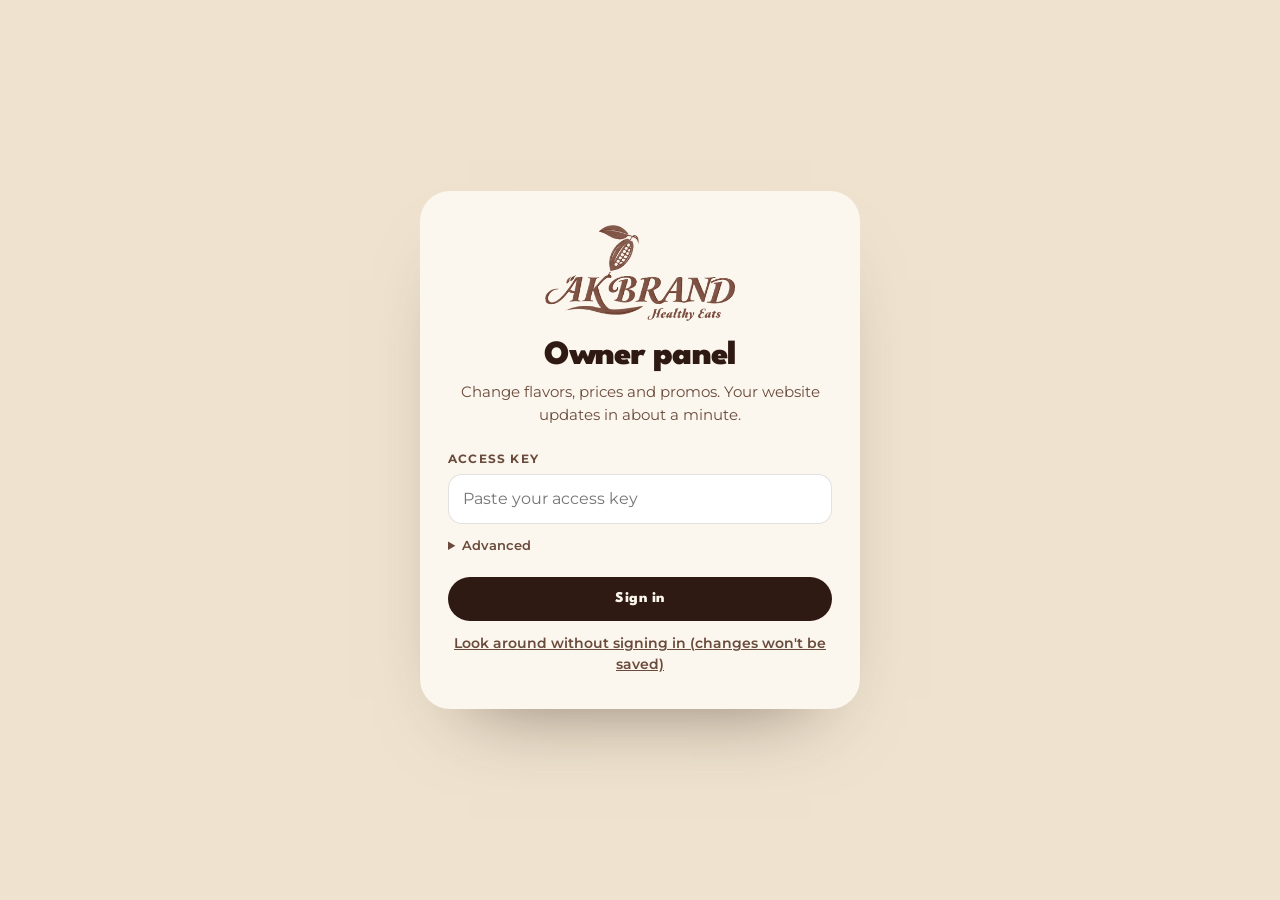
==== admin.html @ 42c9bf20 "Add owner panel (admin.html): flavors, sold out, prices, delivery fee, promo codes, banner, open/clo" ====
<!doctype html>
<html lang="en">
<head>
<meta charset="utf-8">
<meta name="viewport" content="width=device-width,initial-scale=1,viewport-fit=cover">
<title>AK Bowl · Owner panel</title>
<meta name="robots" content="noindex, nofollow">
<meta name="theme-color" content="#2E1A12">
<link rel="icon" href="assets/pod.png">
<style>
@font-face{font-family:"League Spartan";font-weight:800;font-style:normal;font-display:swap;src:url(assets/fonts/league-spartan-latin-800-normal.woff2) format("woff2")}
@font-face{font-family:"League Spartan";font-weight:900;font-style:normal;font-display:swap;src:url(assets/fonts/league-spartan-latin-900-normal.woff2) format("woff2")}
@font-face{font-family:"Montserrat";font-weight:400;font-style:normal;font-display:swap;src:url(assets/fonts/montserrat-latin-400-normal.woff2) format("woff2")}
@font-face{font-family:"Montserrat";font-weight:600;font-style:normal;font-display:swap;src:url(assets/fonts/montserrat-latin-600-normal.woff2) format("woff2")}
@font-face{font-family:"Montserrat";font-weight:700;font-style:normal;font-display:swap;src:url(assets/fonts/montserrat-latin-700-normal.woff2) format("woff2")}
:root{--sand:#EFE3CF;--sand2:#E5D4B8;--paper:#FBF6EE;--cocoa:#2E1A12;--cocoa2:#6A4B3B;--line:rgba(46,26,18,.13);--ok:#2E7D32;--bad:#A8261F;--acc:#D9302C;
  --spartan:"League Spartan","Montserrat",system-ui,sans-serif;--sans:"Montserrat",system-ui,sans-serif}
*{box-sizing:border-box;margin:0;padding:0}
body{background:var(--sand);color:var(--cocoa);font-family:var(--sans);font-size:15px;line-height:1.5;-webkit-font-smoothing:antialiased;min-height:100vh}
button,input,select,textarea{font:inherit;color:inherit}
button{cursor:pointer;background:none;border:0}
a{color:inherit}
:focus-visible{outline:2.5px solid var(--acc);outline-offset:2px;border-radius:8px}
[hidden]{display:none!important}
h1,h2,h3{font-family:var(--spartan);font-weight:900;letter-spacing:-.02em;line-height:1}

/* login */
.login{min-height:100vh;display:grid;place-items:center;padding:24px}
.login .box{width:min(440px,100%);background:var(--paper);border-radius:30px;padding:34px 28px;box-shadow:0 40px 80px -50px rgba(46,26,18,.6)}
.login img{width:190px;margin:0 auto 18px;display:block}
.login h1{font-size:34px;text-align:center}
.login p.s{text-align:center;color:var(--cocoa2);margin:8px 0 24px}
.login details{margin-top:12px;font-size:13px;color:var(--cocoa2)}
.login summary{cursor:pointer;font-weight:600}
.login .alt{display:block;width:100%;margin-top:12px;text-align:center;font-weight:600;font-size:14px;color:var(--cocoa2);text-decoration:underline}
.err{color:var(--bad);font-size:13px;font-weight:600;min-height:1px;margin-top:6px}

/* shell */
.top{position:sticky;top:0;z-index:20;display:flex;align-items:center;gap:12px;padding:12px clamp(14px,3vw,28px);background:rgba(239,227,207,.9);-webkit-backdrop-filter:blur(12px);backdrop-filter:blur(12px);border-bottom:1px solid var(--line)}
.top img{height:34px}
.top .who{font-size:12px;color:var(--cocoa2);font-weight:600;line-height:1.2}
.top .who b{display:block;color:var(--cocoa);font-family:var(--spartan);font-size:16px;font-weight:900}
.top .sp{flex:1}
.status{font-size:12.5px;font-weight:700;padding:7px 12px;border-radius:999px;background:var(--paper);white-space:nowrap}
.status.dirty{background:#FFE7B8;color:#7A4B00}
.btn{display:inline-flex;align-items:center;justify-content:center;gap:8px;height:44px;padding:0 18px;border-radius:999px;background:var(--cocoa);color:var(--paper);font-family:var(--spartan);font-weight:800;font-size:15px;letter-spacing:.03em;white-space:nowrap;transition:transform .2s,opacity .2s}
.btn:hover{transform:translateY(-1px)}
.btn[disabled]{opacity:.45;pointer-events:none}
.btn.ghost{background:transparent;color:var(--cocoa);box-shadow:inset 0 0 0 1.5px var(--cocoa)}
.btn.red{background:var(--bad)}
.btn.sm{height:36px;padding:0 14px;font-size:13px}
.btn svg{width:17px;height:17px}
.layout{display:grid;grid-template-columns:220px minmax(0,1fr);gap:28px;max-width:1180px;margin:0 auto;padding:24px clamp(14px,3vw,28px) 120px}
.nav{position:sticky;top:84px;align-self:start;display:grid;gap:4px}
.nav button{display:flex;align-items:center;gap:12px;height:48px;padding:0 14px;border-radius:14px;font-weight:600;text-align:left;transition:background .2s}
.nav button svg{width:20px;height:20px;flex:none}
.nav button:hover{background:rgba(255,255,255,.4)}
.nav button[aria-current="page"]{background:var(--cocoa);color:var(--paper)}
.nav .n{margin-left:auto;font-size:11px;font-weight:700;background:var(--bad);color:#fff;border-radius:999px;padding:2px 7px}
.page h2{font-size:clamp(30px,4vw,42px);margin-bottom:6px}
.page .lead{color:var(--cocoa2);margin-bottom:22px;max-width:60ch}
.card{background:var(--paper);border-radius:24px;padding:22px;box-shadow:0 1px 0 rgba(255,255,255,.7) inset,0 20px 40px -34px rgba(46,26,18,.5);margin-bottom:16px}
.card h3{font-size:21px;margin-bottom:4px}
.card .hint{font-size:13px;color:var(--cocoa2)}
.grid2{display:grid;grid-template-columns:repeat(2,minmax(0,1fr));gap:16px}
.grid4{display:grid;grid-template-columns:repeat(4,minmax(0,1fr));gap:12px}
.stat{background:var(--paper);border-radius:20px;padding:16px 18px}
.stat b{display:block;font-family:var(--spartan);font-weight:900;font-size:34px;line-height:1}
.stat span{font-size:12px;font-weight:700;letter-spacing:.08em;text-transform:uppercase;color:var(--cocoa2)}
.row{display:flex;align-items:center;gap:14px}
.row .grow{flex:1;min-width:0}
.field{display:grid;gap:6px;margin-top:14px}
.field label{font-size:12px;font-weight:700;letter-spacing:.1em;text-transform:uppercase;color:var(--cocoa2)}
.field input,.field textarea,.field select{width:100%;min-height:48px;padding:12px 14px;border-radius:14px;border:1.5px solid var(--line);background:#fff;font-size:16px}
.field input:focus,.field textarea:focus{outline:0;border-color:var(--cocoa)}
.field .pre{display:flex;align-items:center;border:1.5px solid var(--line);border-radius:14px;background:#fff;overflow:hidden}
.field .pre span{padding:0 12px;font-weight:700;color:var(--cocoa2);background:var(--sand);align-self:stretch;display:grid;place-items:center}
.field .pre input{border:0;border-radius:0}
.fields3{display:grid;grid-template-columns:repeat(3,minmax(0,1fr));gap:12px}
.fields4{display:grid;grid-template-columns:repeat(4,minmax(0,1fr));gap:12px}
/* switch */
.sw{position:relative;width:54px;height:32px;border-radius:16px;background:#CDBBA0;flex:none;transition:background .25s}
.sw::after{content:"";position:absolute;top:3px;left:3px;width:26px;height:26px;border-radius:50%;background:#fff;box-shadow:0 2px 6px rgba(0,0,0,.25);transition:transform .3s cubic-bezier(.34,1.56,.64,1)}
.sw[aria-checked="true"]{background:var(--ok)}
.sw[aria-checked="true"]::after{transform:translateX(22px)}
.sw.red[aria-checked="true"]{background:var(--bad)}
.bigsw{display:flex;align-items:center;gap:18px}
.bigsw .t b{font-family:var(--spartan);font-weight:900;font-size:24px;display:block}
.dot{width:12px;height:12px;border-radius:50%;display:inline-block;margin-right:6px;vertical-align:middle}
.annprev{margin-top:14px;height:36px;border-radius:12px;display:flex;align-items:center;justify-content:center;background:var(--cocoa);color:var(--paper);font-size:13px;font-weight:600;padding:0 12px;white-space:nowrap;overflow:hidden;text-overflow:ellipsis}
.annprev.closed{background:var(--bad)}
.annprev.off{opacity:.35}
/* quick sold-out chips */
.chips{display:flex;flex-wrap:wrap;gap:8px;margin-top:14px}
.chip{display:flex;align-items:center;gap:8px;height:42px;padding:0 14px 0 5px;border-radius:999px;background:#fff;box-shadow:inset 0 0 0 1.5px var(--line);font-weight:600;font-size:14px}
.chip i{width:32px;height:32px;border-radius:50%;background:linear-gradient(to bottom,#F4EAD8 54%,var(--c) 54%)}
.chip[aria-pressed="true"]{background:#FBE4E1;box-shadow:inset 0 0 0 1.5px var(--bad);color:var(--bad);text-decoration:line-through}
/* flavor list */
.fl{display:grid;gap:10px}
.fitem{display:grid;grid-template-columns:auto 64px minmax(0,1fr) auto;align-items:center;gap:14px;background:var(--paper);border-radius:20px;padding:10px 14px 10px 8px}
.fitem.hid{opacity:.55}
.fitem .ord{display:grid;gap:2px}
.fitem .ord button{width:30px;height:24px;border-radius:8px;display:grid;place-items:center;color:var(--cocoa2)}
.fitem .ord button:hover{background:var(--sand)}
.fitem .ord svg{width:14px;height:14px}
.fitem img{width:64px;height:64px;border-radius:50%;object-fit:cover;object-position:50% 40%;box-shadow:0 0 0 3px var(--c)}
.fitem b{font-family:var(--spartan);font-weight:900;font-size:19px;display:block;line-height:1.1}
.fitem small{color:var(--cocoa2);font-size:12.5px}
.tags{display:flex;gap:5px;flex-wrap:wrap;margin-top:4px}
.tg{font-size:10.5px;font-weight:700;letter-spacing:.08em;text-transform:uppercase;padding:3px 8px;border-radius:999px;background:var(--sand)}
.tg.out{background:#FBE4E1;color:var(--bad)}.tg.new{background:var(--cocoa);color:var(--paper)}.tg.hid{background:#ddd}
.fitem .acts{display:flex;align-items:center;gap:8px}
/* promos */
.prow{display:grid;grid-template-columns:minmax(0,1fr) 110px auto auto;gap:10px;align-items:end;padding:12px 0;border-bottom:1px dashed var(--line)}
.prow .field{margin-top:0}
.iconbtn{width:44px;height:44px;border-radius:12px;display:grid;place-items:center;background:#fff;box-shadow:inset 0 0 0 1.5px var(--line)}
.iconbtn svg{width:18px;height:18px}
.iconbtn.del:hover{color:var(--bad);box-shadow:inset 0 0 0 1.5px var(--bad)}
.calc{margin-top:16px;padding:14px 16px;border-radius:16px;background:var(--sand);font-size:14px}
.calc b{font-family:var(--spartan);font-weight:900}
/* editor modal */
.ov{position:fixed;inset:0;z-index:40;background:rgba(46,26,18,.45);-webkit-backdrop-filter:blur(4px);backdrop-filter:blur(4px)}
.modal{position:fixed;z-index:41;left:50%;top:50%;transform:translate(-50%,-50%);width:min(760px,calc(100% - 24px));max-height:calc(100% - 32px);overflow:auto;background:var(--sand);border-radius:28px;padding:24px;overscroll-behavior:contain}
.modal .mh{display:flex;align-items:center;gap:12px;margin-bottom:6px}
.modal .mh h3{font-size:28px;flex:1}
.ed{display:grid;grid-template-columns:200px minmax(0,1fr);gap:22px}
.phbox{position:relative;border-radius:22px;overflow:hidden;aspect-ratio:3/4;background:var(--sand2);display:grid;place-items:center}
.phbox img{position:absolute;inset:0;width:100%;height:100%;object-fit:cover}
.phbox label{position:absolute;left:10px;right:10px;bottom:10px;display:flex;align-items:center;justify-content:center;gap:6px;height:40px;border-radius:999px;background:rgba(46,26,18,.85);color:#fff;font-weight:700;font-size:13px;cursor:pointer}
.phbox input{position:absolute;opacity:0;width:1px;height:1px}
.phbox label svg{width:18px;height:18px;flex:none}
.lidprev{margin-top:14px;width:120px;height:120px;border-radius:50%;margin-inline:auto;background:linear-gradient(to bottom,#F4EAD8 56%,var(--c) 56%);box-shadow:0 14px 24px -12px rgba(0,0,0,.5),inset 0 0 0 2px rgba(255,255,255,.6);display:grid;place-items:center;text-align:center;font-family:var(--spartan);font-weight:900;font-size:13px;line-height:1.1;color:var(--ink);padding:0 14px 30px}
.colors{display:grid;grid-template-columns:repeat(4,minmax(0,1fr));gap:10px}
.colors input[type=color]{width:100%;height:48px;padding:4px;border-radius:14px;border:1.5px solid var(--line);background:#fff}
.togs{display:grid;gap:12px;margin-top:16px}
.tog{display:flex;align-items:center;gap:12px;font-weight:600}
.tog small{display:block;font-weight:400;color:var(--cocoa2);font-size:12.5px}
.mf{display:flex;gap:10px;margin-top:22px;flex-wrap:wrap}
.mf .sp{flex:1}
/* toast + publish overlay */
.toast{position:fixed;left:50%;bottom:24px;z-index:60;transform:translate(-50%,20px);opacity:0;background:var(--cocoa);color:var(--paper);padding:12px 18px;border-radius:999px;font-weight:600;font-size:14px;transition:opacity .3s,transform .35s;pointer-events:none;max-width:calc(100% - 32px);text-align:center}
.toast.on{opacity:1;transform:translate(-50%,0)}
.pub{position:fixed;inset:0;z-index:70;display:grid;place-items:center;background:rgba(46,26,18,.55);padding:20px}
.pub .box{width:min(420px,100%);background:var(--paper);border-radius:28px;padding:30px 26px;text-align:center}
.pub h3{font-size:28px;margin:12px 0 6px}
.pub p{color:var(--cocoa2)}
.spin{width:54px;height:54px;border-radius:50%;border:5px solid var(--sand2);border-top-color:var(--cocoa);margin:0 auto;animation:sp 1s linear infinite}
@keyframes sp{to{transform:rotate(360deg)}}
.steps{list-style:none;text-align:left;margin:16px 0 6px;display:grid;gap:6px;font-size:14px}
.steps li::before{content:"○ ";color:var(--cocoa2)}
.steps li.done::before{content:"✓ ";color:var(--ok);font-weight:800}
.demo-note{background:#FFE7B8;color:#5A3A00;border-radius:16px;padding:12px 16px;font-size:13.5px;margin-bottom:16px}

@media (max-width:860px){
  .layout{grid-template-columns:minmax(0,1fr);gap:12px;padding-top:12px}
  .nav,.page{min-width:0}
  .nav{position:sticky;top:66px;z-index:10;display:flex;overflow-x:auto;gap:6px;padding:6px 0 10px;background:var(--sand);scrollbar-width:none;margin:0 calc(-1 * clamp(14px,3vw,28px));padding-inline:clamp(14px,3vw,28px)}
  .nav::-webkit-scrollbar{display:none}
  .nav button{flex:none;height:42px;white-space:nowrap}
  .grid2{grid-template-columns:minmax(0,1fr)}
  .card,.field,.field input{min-width:0}
  .grid4{grid-template-columns:repeat(2,minmax(0,1fr))}
  .ed{grid-template-columns:1fr}
  .phbox{max-width:220px;margin-inline:auto;width:100%}
  .top .who{display:none}
  .fields4{grid-template-columns:repeat(2,minmax(0,1fr))}
}
@media (max-width:560px){
  .top img{height:28px}
  .status{display:none}
  .btn{padding:0 14px;font-size:14px}
  #previewBtn span{display:none}
  .fitem{grid-template-columns:auto 52px minmax(0,1fr);row-gap:8px}
  .fitem img{width:52px;height:52px}
  .fitem .acts{grid-column:1/-1;justify-content:flex-end}
  .prow{grid-template-columns:minmax(0,1fr) 90px;}
  .fields3{grid-template-columns:1fr 1fr}
  .colors{grid-template-columns:repeat(2,minmax(0,1fr))}
}
</style>
</head>
<body>

<!-- LOGIN -->
<main class="login" id="login">
  <div class="box">
    <img src="assets/logo-brown.png" alt="AK Brand · Healthy Eats">
    <h1>Owner panel</h1>
    <p class="s">Change flavors, prices and promos. Your website updates in about a minute.</p>
    <form id="loginForm" novalidate>
      <div class="field"><label for="key">Access key</label><input id="key" type="password" autocomplete="current-password" placeholder="Paste your access key"></div>
      <details><summary>Advanced</summary>
        <div class="field"><label for="repo">Website repository</label><input id="repo" value="mostafasaadcell-93/ak-bowl" autocomplete="off" spellcheck="false"></div>
        <div class="field"><label for="branch">Branch</label><input id="branch" value="main" autocomplete="off" spellcheck="false"></div>
      </details>
      <p class="err" id="loginErr"></p>
      <button class="btn" type="submit" style="width:100%;margin-top:14px" id="loginBtn">Sign in</button>
    </form>
    <button class="alt" type="button" id="demoBtn">Look around without signing in (changes won't be saved)</button>
  </div>
</main>

<!-- APP -->
<div id="app" hidden>
  <header class="top">
    <img src="assets/logo-brown.png" alt="AK Brand">
    <div class="who"><b>Owner panel</b><span id="whoTxt"></span></div>
    <span class="sp"></span>
    <span class="status" id="status">All published</span>
    <button class="btn ghost" type="button" id="previewBtn" title="Preview your changes on the website"><svg viewBox="0 0 24 24" fill="none" stroke="currentColor" stroke-width="2"><path d="M2 12s3.6-7 10-7 10 7 10 7-3.6 7-10 7S2 12 2 12z"/><circle cx="12" cy="12" r="3"/></svg><span>Preview</span></button>
    <button class="btn" type="button" id="publishBtn" disabled>Publish</button>
  </header>
  <div class="layout">
    <nav class="nav" id="nav" aria-label="Sections">
      <button type="button" data-p="home" aria-current="page"><svg viewBox="0 0 24 24" fill="none" stroke="currentColor" stroke-width="2" stroke-linejoin="round"><path d="M3 11l9-7 9 7v9a1 1 0 0 1-1 1h-5v-6H9v6H4a1 1 0 0 1-1-1z"/></svg>Today</button>
      <button type="button" data-p="flavors"><svg viewBox="0 0 24 24" fill="none" stroke="currentColor" stroke-width="2"><ellipse cx="12" cy="8" rx="8" ry="3"/><path d="M4 8l1.5 10a2 2 0 0 0 2 1.7h9a2 2 0 0 0 2-1.7L20 8"/></svg>Flavors</button>
      <button type="button" data-p="prices"><svg viewBox="0 0 24 24" fill="none" stroke="currentColor" stroke-width="2" stroke-linecap="round"><path d="M12 2v20M17 6.5C16 5 14.2 4.5 12 4.5c-2.8 0-4.5 1.4-4.5 3.4 0 4.6 9.5 2.6 9.5 7.6 0 2-1.9 3.5-5 3.5-2.4 0-4.2-.7-5.2-2.3"/></svg>Prices &amp; delivery</button>
      <button type="button" data-p="promos"><svg viewBox="0 0 24 24" fill="none" stroke="currentColor" stroke-width="2" stroke-linejoin="round"><path d="M3 12V4a1 1 0 0 1 1-1h8l9 9-9 9z"/><circle cx="8" cy="8" r="1.5"/></svg>Promo codes</button>
      <button type="button" data-p="store"><svg viewBox="0 0 24 24" fill="none" stroke="currentColor" stroke-width="2" stroke-linejoin="round"><circle cx="12" cy="12" r="3"/><path d="M19.4 15a1.7 1.7 0 0 0 .3 1.8l.1.1a2 2 0 1 1-2.8 2.8l-.1-.1a1.7 1.7 0 0 0-1.8-.3 1.7 1.7 0 0 0-1 1.5V21a2 2 0 1 1-4 0v-.1a1.7 1.7 0 0 0-1.1-1.5 1.7 1.7 0 0 0-1.8.3l-.1.1a2 2 0 1 1-2.8-2.8l.1-.1a1.7 1.7 0 0 0 .3-1.8 1.7 1.7 0 0 0-1.5-1H3a2 2 0 1 1 0-4h.1a1.7 1.7 0 0 0 1.5-1.1 1.7 1.7 0 0 0-.3-1.8l-.1-.1a2 2 0 1 1 2.8-2.8l.1.1a1.7 1.7 0 0 0 1.8.3H9a1.7 1.7 0 0 0 1-1.5V3a2 2 0 1 1 4 0v.1a1.7 1.7 0 0 0 1 1.5 1.7 1.7 0 0 0 1.8-.3l.1-.1a2 2 0 1 1 2.8 2.8l-.1.1a1.7 1.7 0 0 0-.3 1.8V9a1.7 1.7 0 0 0 1.5 1H21a2 2 0 1 1 0 4h-.1a1.7 1.7 0 0 0-1.5 1z"/></svg>Store &amp; contact</button>
    </nav>
    <main id="page" class="page"></main>
  </div>
</div>

<div class="ov" id="ov" hidden></div>
<section class="modal" id="modal" role="dialog" aria-modal="true" aria-labelledby="edTitle" hidden></section>
<div class="pub" id="pub" hidden><div class="box" id="pubBox"></div></div>
<div class="toast" id="toast" role="status"></div>

<script src="data.js"></script>
<script src="admin.js"></script>
</body>
</html>
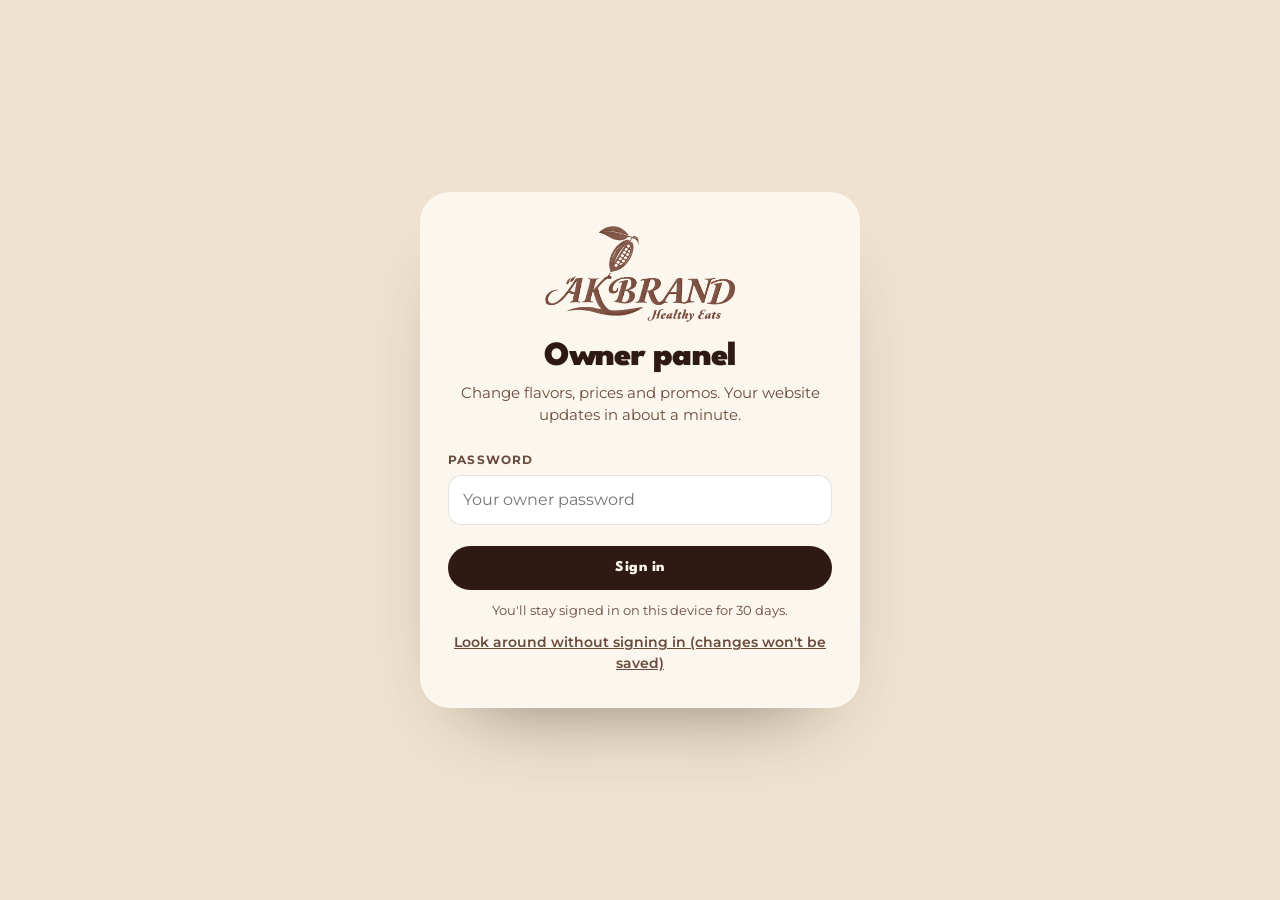
==== commit a0564d42: "Owner panel: sign in with a password; GitHub key stays on the server (api/admin.js) Co-Authored-By: " ====
--- a/admin.html
+++ b/admin.html
@@ -188,13 +188,10 @@
     <h1>Owner panel</h1>
     <p class="s">Change flavors, prices and promos. Your website updates in about a minute.</p>
     <form id="loginForm" novalidate>
-      <div class="field"><label for="key">Access key</label><input id="key" type="password" autocomplete="current-password" placeholder="Paste your access key"></div>
-      <details><summary>Advanced</summary>
-        <div class="field"><label for="repo">Website repository</label><input id="repo" value="mostafasaadcell-93/ak-bowl" autocomplete="off" spellcheck="false"></div>
-        <div class="field"><label for="branch">Branch</label><input id="branch" value="main" autocomplete="off" spellcheck="false"></div>
-      </details>
+      <div class="field"><label for="pw">Password</label><input id="pw" type="password" autocomplete="current-password" placeholder="Your owner password"></div>
       <p class="err" id="loginErr"></p>
       <button class="btn" type="submit" style="width:100%;margin-top:14px" id="loginBtn">Sign in</button>
+      <p class="s" style="font-size:12.5px;margin:12px 0 0">You'll stay signed in on this device for 30 days.</p>
     </form>
     <button class="alt" type="button" id="demoBtn">Look around without signing in (changes won't be saved)</button>
   </div>
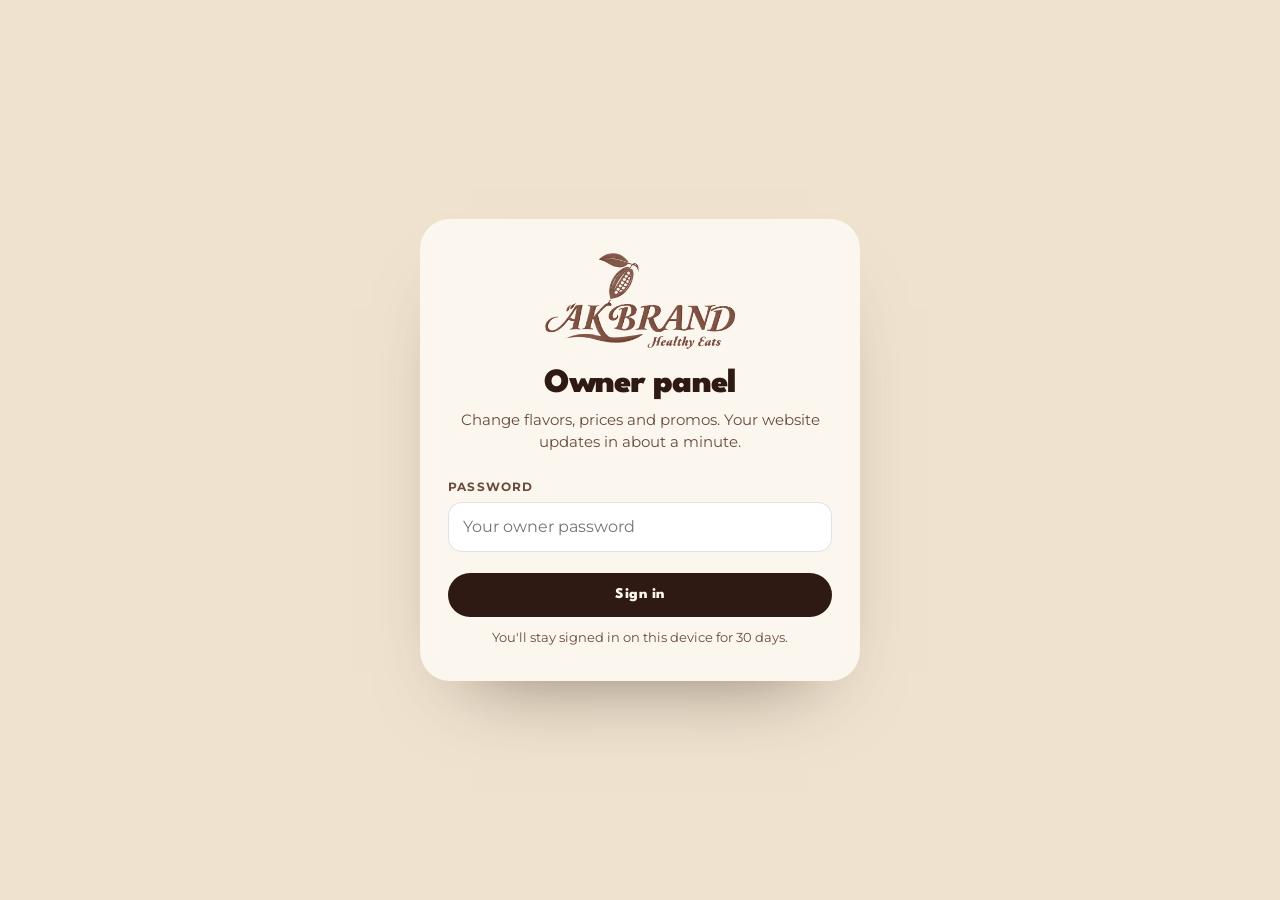
==== commit d7f87c2e: "Owner panel: remove the demo (view without signing in) option Co-Authored-By: Claude Opus 5.5 <norep" ====
--- a/admin.html
+++ b/admin.html
@@ -193,7 +193,6 @@
       <button class="btn" type="submit" style="width:100%;margin-top:14px" id="loginBtn">Sign in</button>
       <p class="s" style="font-size:12.5px;margin:12px 0 0">You'll stay signed in on this device for 30 days.</p>
     </form>
-    <button class="alt" type="button" id="demoBtn">Look around without signing in (changes won't be saved)</button>
   </div>
 </main>
 
@@ -224,7 +223,6 @@
 <div class="pub" id="pub" hidden><div class="box" id="pubBox"></div></div>
 <div class="toast" id="toast" role="status"></div>
 
-<script src="data.js"></script>
 <script src="admin.js"></script>
 </body>
 </html>
